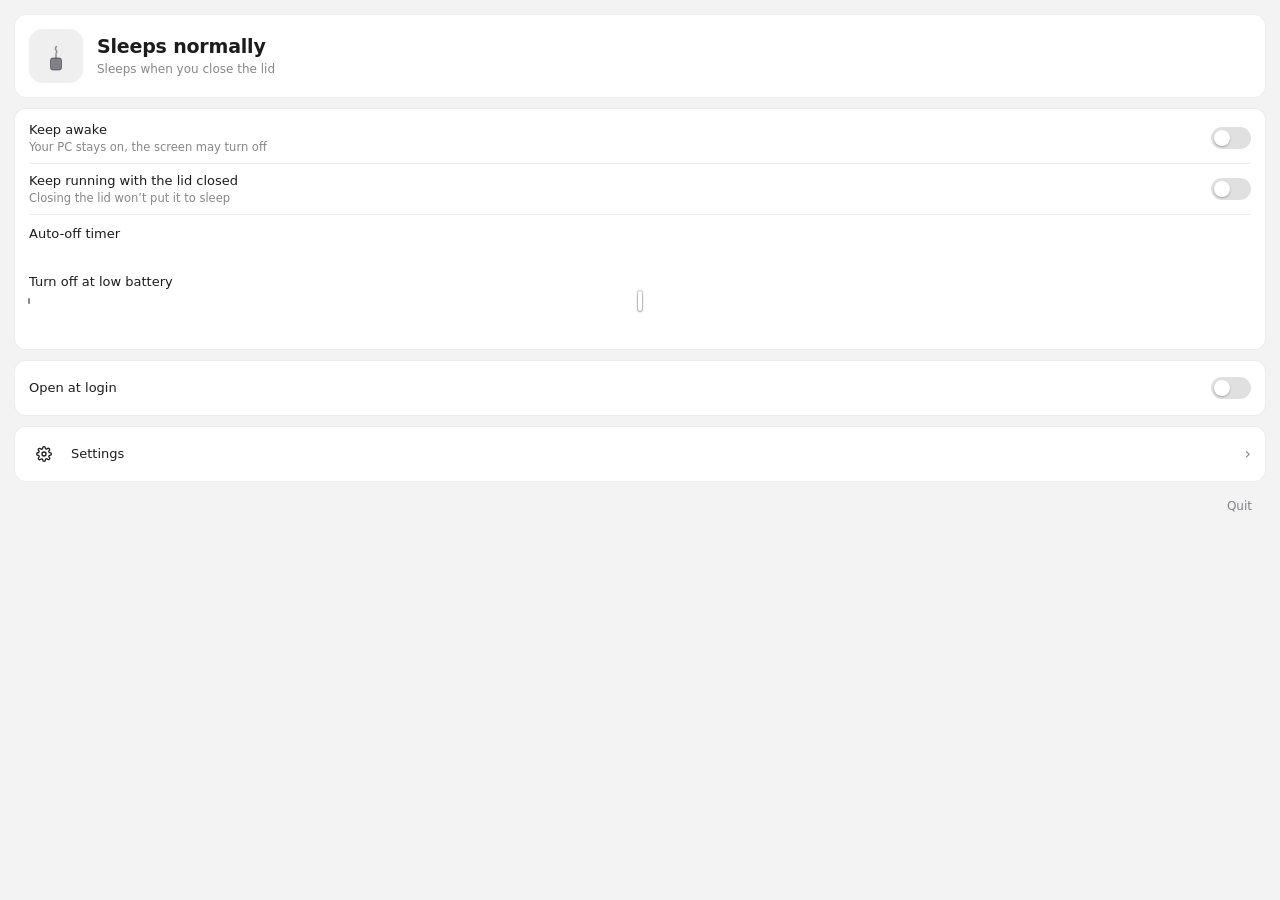
==== windows/web/panel.html @ 560adf70 "Awayke for Windows: tray candle, keep awake, lid closed mode, timers, battery cut-off, automated Win" ====
<!doctype html>
<html lang="en">
<head>
<meta charset="utf-8">
<title>Awayke</title>
<link rel="stylesheet" href="kit.css">
<style>
  :root[data-theme="light"] {
    --bg: #F3F3F3; --card: #FFFFFF; --stroke: rgba(0,0,0,.07); --text: #1C1C1E; --dim: rgba(60,60,67,.62);
    --track-off: rgba(0,0,0,.12); --warn: #C2410C;
  }
  :root[data-theme="dark"] {
    --bg: #242426; --card: rgba(255,255,255,.055); --stroke: rgba(255,255,255,.08); --text: #F2F2F4; --dim: rgba(235,235,245,.6);
    --track-off: rgba(255,255,255,.16); --warn: #FF9F6B;
  }
  body { background: var(--bg); transition: background .35s; }
  .hero { display: flex; align-items: center; gap: 14px; padding: 14px; }
  .candle {
    width: 54px; height: 54px; border-radius: 14px; flex: none; display: grid; place-items: center;
    background: color-mix(in srgb, var(--text) 7%, transparent);
    transition: background .4s;
  }
  .on .candle { background: color-mix(in srgb, var(--accent) 18%, transparent); }
  .candle svg { width: 30px; height: 30px; overflow: visible; }
  .candle .body, .candle .wick { fill: var(--dim); stroke: var(--dim); transition: fill .4s, stroke .4s; }
  .on .candle .body, .on .candle .wick { fill: var(--text); stroke: var(--text); }
  .candle .flame { fill: var(--accent); transform-origin: 15px 13px; transform: scale(0); opacity: 0;
    transition: transform .45s var(--spring), opacity .25s; }
  .on .candle .flame { transform: scale(1); opacity: 1; animation: flicker 2.6s ease-in-out infinite .5s; }
  .candle .smoke { fill: none; stroke: var(--dim); stroke-width: 1.4; stroke-linecap: round; opacity: .9; transition: opacity .3s; }
  .on .candle .smoke { opacity: 0; }
  @keyframes flicker { 0%,100% { transform: scale(1) rotate(0); } 30% { transform: scale(1.04,.97) rotate(-3deg); } 60% { transform: scale(.97,1.04) rotate(2deg); } }
  .hero h1 { margin: 0; font-size: 19px; font-weight: 600; letter-spacing: -.01em; position: relative; height: 25px; }
  .hero h1 span { position: absolute; left: 0; top: 0; white-space: nowrap; transition: opacity .3s, transform .35s var(--spring); }
  .hero h1 .t-on { opacity: 0; transform: translateY(6px); }
  .on .hero h1 .t-on { opacity: 1; transform: none; }
  .on .hero h1 .t-off { opacity: 0; transform: translateY(-6px); }
  .hero p { margin: 2px 0 0; color: var(--dim); font-size: 12px; }
  .battery-head { display: flex; align-items: baseline; gap: 6px; }
  .battery-now { position: relative; height: 16px; font-size: 11px; color: var(--dim); font-weight: 600; }
  .battery-now span { position: absolute; transform: translateX(-50%); white-space: nowrap; transition: left .4s var(--ease); }
  .battery-wrap { position: relative; }
  .battery-tick { position: absolute; top: 8px; width: 2px; height: 6px; border-radius: 1px; background: var(--dim); transform: translateX(-1px); pointer-events: none; }
  .link-row { cursor: pointer; }
  .link-row:hover .title { color: var(--accent); }
  .chev { color: var(--dim); font-size: 16px; }
  .foot { display: flex; justify-content: flex-end; padding: 0 2px; }
  .back { display: flex; align-items: center; gap: 6px; font-weight: 600; font-size: 15px; padding: 2px 2px 0; }
  .back button { font-size: 13px; color: var(--accent); font-weight: 500; }
  .section { font-size: 11.5px; font-weight: 600; color: var(--dim); margin: 4px 4px -4px; }
  .swatches { display: flex; gap: 8px; }
  .swatch { width: 22px; height: 22px; border-radius: 50%; background: var(--c); box-shadow: inset 0 0 0 1px rgba(0,0,0,.12); transition: transform .2s var(--spring); }
  .swatch.on { box-shadow: 0 0 0 2px var(--bg), 0 0 0 4px var(--c); }
  .swatch:hover { transform: scale(1.1); }
  .about { font-size: 12px; color: var(--dim); }
  .notice { font-size: 11.5px; color: var(--warn); padding: 0 4px; }
</style>
</head>
<body>
<div id="root">
  <!-- main panel -->
  <div class="view" id="main">
    <div class="card hero" id="hero">
      <div class="candle" aria-hidden="true">
        <svg viewBox="0 0 30 30">
          <rect class="body" x="9.5" y="17" width="11" height="12" rx="2.2"/>
          <line class="wick" x1="15" y1="17" x2="15" y2="13.5" stroke-width="1.4" stroke-linecap="round"/>
          <path class="flame" d="M15 1.5 C 20.5 6.5 19.5 13 15 13 C 10.5 13 9.5 6.5 15 1.5 Z M15 8.2 a1.6 2.2 0 1 0 0.01 0 Z" fill-rule="evenodd"/>
          <path class="smoke" d="M15 12 C 18 10.5 12 8.5 15.4 5.5"/>
        </svg>
      </div>
      <div class="grow">
        <h1><span class="t-off">Sleeps normally</span><span class="t-on">Awake</span></h1>
        <p id="status">Sleeps when you close the lid</p>
      </div>
    </div>
    <div class="notice" id="notice" hidden></div>
    <div class="card">
      <div class="row">
        <div class="grow"><div class="title">Keep awake</div><div class="detail" id="awakeDetail">Your PC won't go to sleep</div></div>
        <span id="swAwake"></span>
      </div>
      <div class="row">
        <div class="grow"><div class="title">Keep running with the lid closed</div><div class="detail" id="lidDetail">Closing the lid won't put it to sleep</div></div>
        <span id="swLid"></span>
      </div>
      <div class="sub">
        <div class="row" style="padding:0 0 8px;min-height:0;border:0"><div class="grow title">Auto-off timer</div><span class="detail" id="remaining"></span></div>
        <div id="timerChips"></div>
      </div>
      <div class="sub" id="batteryRow">
        <div class="battery-head"><span class="title">Turn off at low battery</span><span class="value" id="floorValue"></span></div>
        <div class="battery-wrap"><input type="range" id="floor" min="0" max="100" step="1" aria-label="Turn off at low battery"><div class="battery-tick" id="batteryTick"></div></div>
        <div class="battery-now"><span id="batteryNow"></span></div>
      </div>
    </div>
    <div class="card">
      <div class="row">
        <div class="grow title">Open at login</div>
        <span id="swLogin"></span>
      </div>
    </div>
    <div class="card">
      <div class="row link-row" id="openSettings" role="button" tabindex="0">
        <div class="icon"><svg viewBox="0 0 24 24" fill="none" stroke="currentColor" stroke-width="2" stroke-linecap="round" stroke-linejoin="round"><circle cx="12" cy="12" r="3"/><path d="M19.4 15a1.7 1.7 0 0 0 .3 1.8l.1.1a2 2 0 1 1-2.8 2.8l-.1-.1a1.7 1.7 0 0 0-1.8-.3 1.7 1.7 0 0 0-1 1.5V21a2 2 0 1 1-4 0v-.1a1.7 1.7 0 0 0-1.1-1.5 1.7 1.7 0 0 0-1.8.3l-.1.1a2 2 0 1 1-2.8-2.8l.1-.1a1.7 1.7 0 0 0 .3-1.8 1.7 1.7 0 0 0-1.5-1H3a2 2 0 1 1 0-4h.1a1.7 1.7 0 0 0 1.5-1.1 1.7 1.7 0 0 0-.3-1.8l-.1-.1a2 2 0 1 1 2.8-2.8l.1.1a1.7 1.7 0 0 0 1.8.3H9a1.7 1.7 0 0 0 1-1.5V3a2 2 0 1 1 4 0v.1a1.7 1.7 0 0 0 1 1.5 1.7 1.7 0 0 0 1.8-.3l.1-.1a2 2 0 1 1 2.8 2.8l-.1.1a1.7 1.7 0 0 0-.3 1.8V9a1.7 1.7 0 0 0 1.5 1H21a2 2 0 1 1 0 4h-.1a1.7 1.7 0 0 0-1.5 1z"/></svg></div>
        <div class="grow title">Settings</div><span class="chev">&rsaquo;</span>
      </div>
    </div>
    <div class="foot"><button class="btn plain" id="quit">Quit</button></div>
  </div>

  <!-- settings -->
  <div class="view" id="settings" hidden>
    <div class="back"><button id="backBtn">&lsaquo; Back</button><span style="margin-left:auto;margin-right:auto;transform:translateX(-24px)">Settings</span></div>
    <div class="section">General</div>
    <div class="card">
      <div class="row"><div class="grow"><div class="title">Open at login</div><div class="detail">Start Awayke when you sign in. It always starts switched off.</div></div><span id="swLogin2"></span></div>
      <div class="sub"><div class="title" style="margin-bottom:6px">Single click on the tray icon</div><div id="clickSeg"></div><div class="detail" id="clickDetail" style="margin-top:6px"></div></div>
    </div>
    <div class="section">Awake</div>
    <div class="card">
      <div class="sub"><div class="title" style="margin-bottom:6px">What stays awake</div><div id="displaySeg"></div><div class="detail" id="displayDetail" style="margin-top:6px"></div></div>
      <div class="sub">
        <div class="title">Timer buttons in the panel</div>
        <div class="detail" style="margin-bottom:8px" id="choicesDetail"></div>
        <div class="chips" id="choiceList"></div>
        <div style="margin-top:12px" id="newTimer"></div>
        <div style="display:flex;justify-content:flex-end;margin-top:6px"><button class="btn solid" id="addTimer">Add</button></div>
      </div>
      <div class="sub"><div class="title" style="margin-bottom:6px">Default auto-off timer</div><div id="defaultChips"></div><div class="detail" style="margin-top:6px">Used each time Awayke starts. You can still change it in the panel.</div></div>
    </div>
    <div class="section">Appearance</div>
    <div class="card">
      <div class="sub"><div class="title" style="margin-bottom:8px">Accent colour</div><div class="swatches" id="swatches"></div></div>
      <div class="sub"><div class="title" style="margin-bottom:6px">Tray icon when awake</div><div id="monoSeg"></div></div>
    </div>
    <div class="card"><div class="sub about" id="about"></div></div>
  </div>
</div>
<script src="kit.js"></script>
<script>
(() => {
  'use strict';
  const $ = id => document.getElementById(id);
  let S = window.__BOOT__ || {};
  let newTimerValue = 45;

  const swAwake = kit.sw(S.on, 'Keep awake', v => kit.post('toggle', { on: v }));
  const swLid = kit.sw(S.lidMode, 'Keep running with the lid closed', v => kit.post('lid', { on: v }));
  const swLogin = kit.sw(S.login, 'Open at login', v => { swLogin2.force(v); kit.post('login', { on: v }); });
  const swLogin2 = kit.sw(S.login, 'Open at login', v => { swLogin.force(v); kit.post('login', { on: v }); });
  $('swAwake').replaceWith(swAwake); $('swLid').replaceWith(swLid); $('swLogin').replaceWith(swLogin); $('swLogin2').replaceWith(swLogin2);

  const clickSeg = kit.chips([{ label: 'Open the panel', value: 'panel' }, { label: 'Switch awake', value: 'toggle' }],
    S.clickToggles ? 'toggle' : 'panel', v => kit.post('clickToggles', { on: v === 'toggle' }), true);
  $('clickSeg').append(clickSeg);
  const displaySeg = kit.chips([{ label: 'PC only', value: 'pc' }, { label: 'PC and screen', value: 'screen' }],
    S.display ? 'screen' : 'pc', v => kit.post('display', { on: v === 'screen' }), true);
  $('displaySeg').append(displaySeg);
  const monoSeg = kit.chips([{ label: 'Accent colour', value: 'accent' }, { label: 'Monochrome', value: 'mono' }],
    S.mono ? 'mono' : 'accent', v => kit.post('mono', { on: v === 'mono' }), true);
  $('monoSeg').append(monoSeg);

  $('newTimer').append(kit.chipDrum({ title: 'New timer', mode: 'duration', value: newTimerValue, min: 5, max: 1440,
    presets: [15, 45, 90, 180], onChange: v => { newTimerValue = v; } }));
  $('addTimer').onclick = () => kit.post('addTimer', { minutes: newTimerValue });

  const floor = $('floor');
  const clampFloor = () => { const v = Math.max(5, Math.min(50, +floor.value)); if (+floor.value !== v) floor.value = v; return v; };
  floor.oninput = () => paintFloor(clampFloor());
  floor.onchange = () => kit.post('floor', { percent: clampFloor() });
  function paintFloor(v) {
    $('floorValue').textContent = v + '%';
    floor.style.setProperty('--fill', v + '%');
  }

  $('openSettings').onclick = () => show('settings');
  $('openSettings').onkeydown = e => { if (e.key === 'Enter' || e.key === ' ') show('settings'); };
  $('backBtn').onclick = () => show('main');
  $('quit').onclick = () => kit.post('quit');
  function show(name) {
    ['main', 'settings'].forEach(v => { const n = $(v); n.hidden = v !== name; n.classList.toggle('slide', v === name); });
  }
  window.onPanelClosed = () => show('main');

  // Timer chips are rebuilt only when the list of choices changes (so a click animates normally).
  let chipKey = '', timerChips = null, defaultKey = '', defaultChips = null;
  function choiceOptions() { return [{ label: 'Off', value: 0 }, ...S.choices.map(m => ({ label: kit.duration(m), value: m }))]; }

  function render() {
    kit.setDark(S.dark);
    document.documentElement.style.setProperty('--accent', S.accentColor);
    $('root').classList.toggle('on', !!S.on);
    $('main').classList.toggle('on', !!S.on);
    swAwake.follow(S.on); swLid.follow(S.lidMode); swLogin.follow(S.login); swLogin2.follow(S.login);
    clickSeg.select(S.clickToggles ? 'toggle' : 'panel');
    $('clickDetail').textContent = S.clickToggles ? 'Click switches awake on or off. Right-click for the menu.' : 'Click opens this panel. Right-click for the menu.';
    displaySeg.select(S.display ? 'screen' : 'pc');
    $('displayDetail').textContent = S.display ? 'The screen stays on too while Awayke is on.' : 'Only the PC stays awake. The screen can still turn off to save power.';
    monoSeg.select(S.mono ? 'mono' : 'accent');
    $('lidDetail').textContent = S.lidError || 'Closing the lid won’t put it to sleep';
    $('lidDetail').classList.toggle('warn', !!S.lidError);
    $('awakeDetail').textContent = S.display ? 'Your PC and screen stay on' : 'Your PC stays on, the screen may turn off';
    const n = $('notice'); n.hidden = !S.notice; n.textContent = S.notice || '';

    const key = S.choices.join(',');
    if (key !== chipKey) {
      chipKey = key;
      timerChips = kit.chips(choiceOptions(), S.timer, v => kit.post('timer', { minutes: v }), true);
      $('timerChips').replaceChildren(timerChips);
      const list = $('choiceList'); list.replaceChildren();
      S.choices.forEach(m => {
        const c = kit.el('button', 'chip');
        c.append(kit.duration(m), Object.assign(kit.el('span', 'x', '×'), {}));
        c.setAttribute('aria-label', 'Remove ' + kit.duration(m));
        c.onclick = () => kit.post('removeTimer', { minutes: m });
        list.append(c);
      });
      if (!S.choices.length) list.append(kit.el('span', 'detail', 'Only Off for now'));
    }
    timerChips.select(S.timer);
    $('choicesDetail').textContent = `Off is always there. Add up to ${S.maxChoices} of your own, from 5 minutes to 24 hours.`;
    $('addTimer').disabled = S.choices.length >= S.maxChoices;
    $('addTimer').style.opacity = S.choices.length >= S.maxChoices ? .4 : 1;
    const dkey = key;
    if (dkey !== defaultKey) {
      defaultKey = dkey;
      defaultChips = kit.chips(choiceOptions(), S.defaultTimer, v => kit.post('defaultTimer', { minutes: v }));
      $('defaultChips').replaceChildren(defaultChips);
    }
    defaultChips.select(S.defaultTimer);

    const sw = $('swatches');
    if (!sw.childElementCount) Object.keys(S.accents).forEach(name => {
      const b = kit.el('button', 'swatch'); b.dataset.name = name; b.title = name; b.setAttribute('aria-label', name + ' accent');
      b.onclick = () => kit.post('accent', { name });
      sw.append(b);
    });
    sw.querySelectorAll('.swatch').forEach(b => { b.style.setProperty('--c', S.accents[b.dataset.name]); b.classList.toggle('on', b.dataset.name === S.accent); });

    const bat = S.battery;
    $('batteryRow').hidden = !bat.present;
    if (document.activeElement !== floor) { floor.value = S.floor; paintFloor(S.floor); }
    const pos = Math.max(0, Math.min(100, bat.percent));
    $('batteryTick').style.left = pos + '%';
    $('batteryNow').style.left = pos + '%';
    $('batteryNow').style.transform = `translateX(-${pos}%)`;
    $('batteryNow').textContent = bat.percent + '% now' + (bat.onBattery ? '' : ', charging');
    $('about').innerHTML = '';
    $('about').append(kit.el('div', 'title', 'Awayke ' + S.version + ' for Windows'),
      kit.el('div', null, 'Keeps your PC running, even with the lid closed. Normal sleep comes back when you switch it off, quit, restart, or if the app ever crashes.'));
    tickText();
  }

  function tickText() {
    let status;
    if (!S.on) status = S.lidMode ? 'Sleeps when you close the lid' : 'Sleeps as usual';
    else {
      const mins = Math.floor((Date.now() - (S.since || Date.now())) / 60000);
      const h = Math.floor(mins / 60), m = mins % 60;
      status = mins < 1 ? 'Awake for under a minute' : (h > 0 ? `Awake for ${h}h ${m}m` : `Awake for ${m} min`);
    }
    $('status').textContent = status;
    if (S.on && S.offAt) {
      const left = Math.max(0, Math.ceil((S.offAt - Date.now()) / 60000));
      $('remaining').textContent = 'Auto-off in ' + kit.duration(Math.max(1, left));
    } else $('remaining').textContent = '';
  }
  setInterval(tickText, 15000);

  window.app = { update(state) { S = state; render(); } };
  render();
})();
</script>
</body>
</html>
---- windows/web/kit.css ----
/* kit.css: the shared panel look for the Windows versions of Nox and Awayke (identical copy in both).
   Cards, smooth switches, chips and the drum picker, matching the Mac Settings panels. */
:root {
  --font: "Segoe UI Variable Text", "Segoe UI", system-ui, sans-serif;
  --radius: 12px;
  --spring: cubic-bezier(.3, 1.45, .5, 1);
  --ease: cubic-bezier(.2, .8, .2, 1);
  color-scheme: light dark;
}
* { box-sizing: border-box; -webkit-tap-highlight-color: transparent; }
html, body { margin: 0; padding: 0; background: transparent; }
html { overflow-x: hidden; overflow-y: auto; scrollbar-width: thin; scrollbar-color: color-mix(in srgb, var(--text) 28%, transparent) transparent; }   /* scrolls only if the screen is too short */
body {
  font: 13px/1.35 var(--font);
  color: var(--text);
  user-select: none;
  -webkit-font-smoothing: antialiased;
}
button { font: inherit; color: inherit; border: 0; background: none; padding: 0; cursor: pointer; }
button:focus, button:focus-visible, input:focus { outline: none; }
#root { padding: 14px; display: flex; flex-direction: column; gap: 10px; }

/* ---------- cards and rows ---------- */
.card {
  background: var(--card);
  border: 1px solid var(--stroke);
  border-radius: var(--radius);
  padding: 4px 14px;
  transition: background .35s var(--ease), border-color .35s var(--ease);
}
.row { display: flex; align-items: center; gap: 12px; min-height: 46px; padding: 8px 0; }
.row + .row, .row + .sub, .sub + .row { border-top: 1px solid var(--stroke); }
.row .grow { flex: 1; min-width: 0; }
.title { font-size: 13px; font-weight: 500; }
.detail { font-size: 11.5px; color: var(--dim); margin-top: 1px; transition: color .3s; }
.detail.warn { color: var(--warn); }
.icon {
  width: 30px; height: 30px; border-radius: 8px; flex: none;
  display: grid; place-items: center;
  background: color-mix(in srgb, var(--accent) 14%, transparent);
  color: var(--accent);
}
.icon svg { width: 16px; height: 16px; }
.sub { padding: 10px 0 12px; }
.hint { font-size: 11px; color: var(--dim); text-align: center; padding: 0 8px; }
.value { color: var(--accent); font-weight: 600; font-variant-numeric: tabular-nums; }

/* ---------- smooth switch: flips on tap, one spring, never snaps back ---------- */
.switch {
  position: relative; flex: none; width: 40px; height: 22px; border-radius: 11px;
  background: var(--track-off);
  transition: background .22s var(--ease);
}
.switch::after {
  content: ""; position: absolute; top: 3px; left: 3px; width: 16px; height: 16px; border-radius: 50%;
  background: #fff; box-shadow: 0 1px 2px rgba(0,0,0,.28);
  transition: transform .28s var(--spring), width .18s var(--ease);
}
.switch[aria-checked="true"] { background: var(--accent); }
.switch[aria-checked="true"]::after { transform: translateX(18px); }
.switch:active::after { width: 19px; }
.switch[aria-checked="true"]:active::after { transform: translateX(15px); }

/* ---------- chips ---------- */
.chips { display: flex; flex-wrap: wrap; gap: 6px; }
.chips.seg { flex-wrap: nowrap; background: var(--track-off); border-radius: 9px; padding: 3px; gap: 2px; }
.chip {
  height: 26px; padding: 0 11px; border-radius: 8px; font-size: 12px; font-weight: 500;
  background: color-mix(in srgb, var(--text) 7%, transparent);
  font-variant-numeric: tabular-nums;
  transition: background .2s var(--ease), color .2s var(--ease), transform .12s var(--ease);
}
.seg .chip { flex: 1; background: transparent; padding: 0 6px; }
.chip:hover { background: color-mix(in srgb, var(--text) 12%, transparent); }
.chip:active { transform: scale(.96); }
.chip.on { background: var(--accent); color: #fff; }
.chip .x { margin-left: 6px; opacity: .55; font-weight: 400; }

/* ---------- buttons ---------- */
.btn {
  height: 28px; padding: 0 12px; border-radius: 8px; font-size: 12px; font-weight: 500; flex: none;
  background: color-mix(in srgb, var(--accent) 16%, transparent); color: var(--accent);
  transition: background .2s, transform .12s var(--ease);
}
.btn:hover { background: color-mix(in srgb, var(--accent) 24%, transparent); }
.btn:active { transform: scale(.97); }
.btn.solid { background: var(--accent); color: #fff; }
.btn.plain { background: transparent; color: var(--dim); }
.btn.plain:hover { color: var(--text); background: color-mix(in srgb, var(--text) 8%, transparent); }

/* ---------- drum picker ---------- */
.picker { display: flex; align-items: center; gap: 14px; }
.picker .left { flex: 1; display: flex; flex-direction: column; gap: 8px; min-width: 0; }
.picker .label { font-size: 12px; color: var(--dim); }
.picker .chips { display: grid; grid-template-columns: 1fr 1fr; gap: 6px; }
.drum { position: relative; display: flex; align-items: center; gap: 2px; height: 130px; flex: none; perspective: 400px; }
.drum::before {
  content: ""; position: absolute; left: -4px; right: -4px; top: 52px; height: 26px; border-radius: 7px;
  background: color-mix(in srgb, var(--accent) 16%, transparent); pointer-events: none;
}
.drum .col {
  position: relative; width: 44px; height: 130px; overflow-y: scroll; scroll-snap-type: y mandatory;
  scrollbar-width: none; padding: 52px 0;
  -webkit-mask-image: linear-gradient(transparent, #000 30%, #000 70%, transparent);
          mask-image: linear-gradient(transparent, #000 30%, #000 70%, transparent);
}
.drum .col::-webkit-scrollbar { display: none; }
.drum .item {
  height: 26px; line-height: 26px; text-align: center; scroll-snap-align: center;
  font-size: 14px; font-variant-numeric: tabular-nums; cursor: pointer; transform-origin: center;
}
.drum .sep { font-weight: 600; color: var(--dim); }

/* ---------- range ---------- */
input[type=range] { -webkit-appearance: none; appearance: none; width: 100%; height: 22px; background: transparent; margin: 0; }
input[type=range]::-webkit-slider-runnable-track {
  height: 8px; border-radius: 4px;
  background: linear-gradient(90deg, var(--accent) 0 var(--fill, 0%), var(--track-off) var(--fill, 0%) 100%);
}
input[type=range]::-webkit-slider-thumb {
  -webkit-appearance: none; width: 4px; height: 20px; margin-top: -6px; border-radius: 2px; background: #fff;
  box-shadow: 0 0 0 1px rgba(0,0,0,.18), 0 1px 3px rgba(0,0,0,.3);
}

/* ---------- open, close and view changes ---------- */
#root.in > * { animation: kit-in .42s var(--spring) both; animation-delay: calc(var(--i, 0) * 28ms); }
@keyframes kit-in { from { opacity: 0; transform: translateY(8px) scale(.985); } }
.view { display: flex; flex-direction: column; gap: 10px; }
.view[hidden] { display: none; }
.view.slide { animation: kit-slide .34s var(--spring) both; }
@keyframes kit-slide { from { opacity: 0; transform: translateX(14px); } }
.reveal { display: grid; grid-template-rows: 0fr; transition: grid-template-rows .3s var(--ease), opacity .25s; opacity: 0; }
.reveal.open { grid-template-rows: 1fr; opacity: 1; }
.reveal > div { overflow: hidden; }
.fade-swap { transition: opacity .25s var(--ease); }

@media (prefers-reduced-motion: reduce) {
  *, *::before, *::after { animation: none !important; transition-duration: 0s !important; }
}
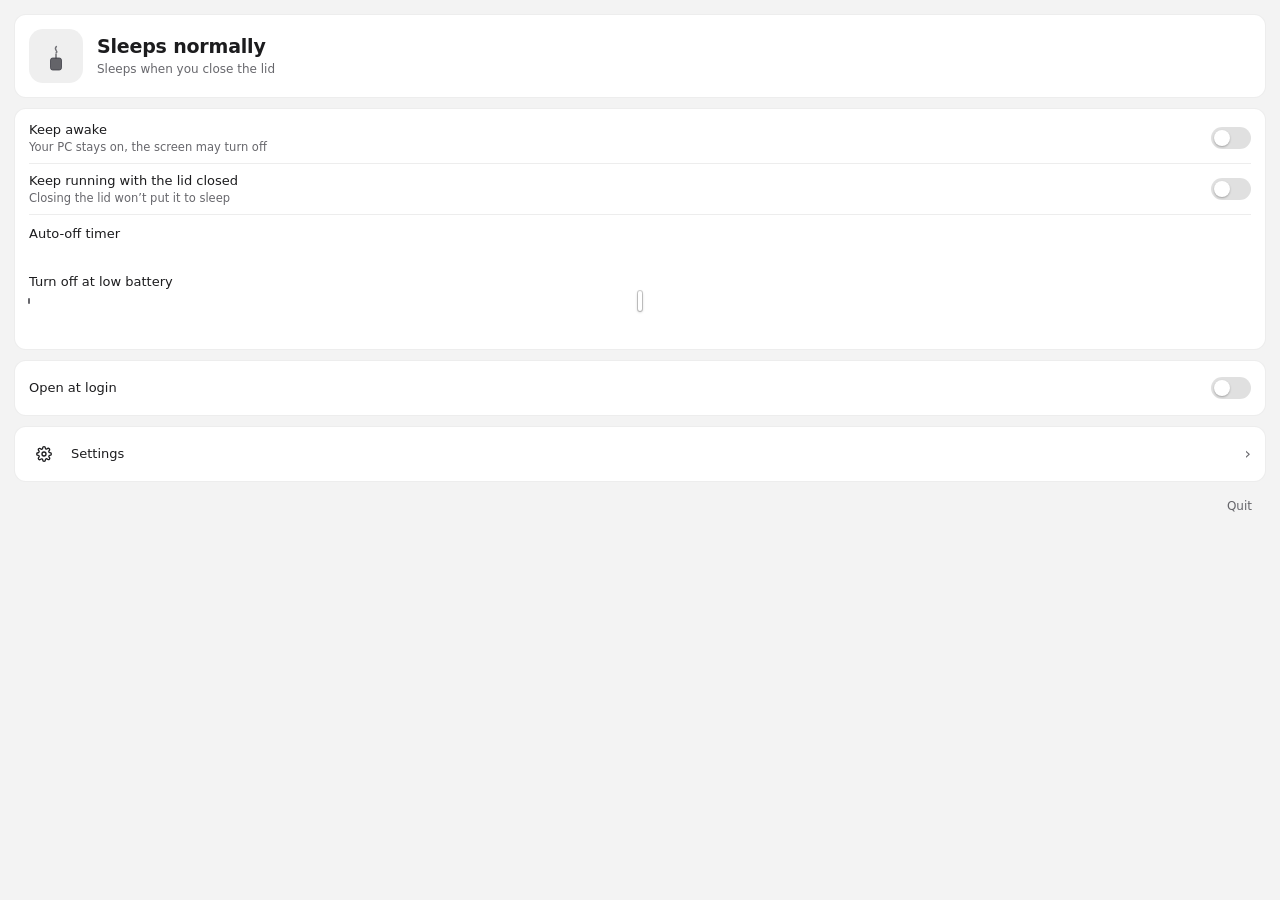
==== commit e5bf6201: "fix: legible small text" ====
--- a/windows/web/panel.html
+++ b/windows/web/panel.html
@@ -6,7 +6,7 @@
 <link rel="stylesheet" href="kit.css">
 <style>
   :root[data-theme="light"] {
-    --bg: #F3F3F3; --card: #FFFFFF; --stroke: rgba(0,0,0,.07); --text: #1C1C1E; --dim: rgba(60,60,67,.62);
+    --bg: #F3F3F3; --card: #FFFFFF; --stroke: rgba(0,0,0,.07); --text: #1C1C1E; --dim: rgba(60,60,67,.78);
     --track-off: rgba(0,0,0,.12); --warn: #C2410C;
   }
   :root[data-theme="dark"] {
--- a/windows/web/kit.css
+++ b/windows/web/kit.css
@@ -137,3 +137,42 @@
 @media (prefers-reduced-motion: reduce) {
   *, *::before, *::after { animation: none !important; transition-duration: 0s !important; }
 }
+
+/* ---------- first-run welcome (kit.intro) ---------- */
+#root.intro-on > :not(.intro) { display: none; }
+.intro { display: flex; flex-direction: column; gap: 14px; padding: 6px 2px 0; }
+.intro.leaving { animation: intro-leave .22s var(--ease) both; }
+.intro-stage { display: grid; overflow: hidden; min-height: 330px; align-items: start; }
+.intro-page { grid-area: 1 / 1; display: flex; flex-direction: column; align-items: center; gap: 10px; text-align: center; }
+.intro-page > * { animation: intro-rise .6s cubic-bezier(.22, 1.12, .36, 1) both; animation-delay: calc(60ms + var(--i, 0) * 65ms); }
+.intro-page.in-next { animation: intro-in-next .5s cubic-bezier(.22, 1.08, .36, 1) both; }
+.intro-page.in-prev { animation: intro-in-prev .5s cubic-bezier(.22, 1.08, .36, 1) both; }
+.intro-page.out-next { animation: intro-out-next .32s var(--ease) both; }
+.intro-page.out-prev { animation: intro-out-prev .32s var(--ease) both; }
+.intro-page.out-next > *, .intro-page.out-prev > * { animation: none; }
+.intro-art { width: 64px; height: 64px; border-radius: 18px; display: grid; place-items: center; margin-top: 6px;
+  background: linear-gradient(140deg, var(--accent), var(--accent-deep, var(--accent))); color: #fff;
+  box-shadow: 0 10px 24px color-mix(in srgb, var(--accent) 35%, transparent); }
+.intro-art svg { width: 32px; height: 32px; }
+.intro-art.app { width: 78px; height: 78px; border-radius: 20px; animation-name: intro-pop; }
+.intro-page h2 { margin: 4px 0 0; font-size: 19px; font-weight: 650; letter-spacing: -.01em; }
+.intro-text { margin: 0 6px; font-size: 12.5px; color: var(--dim); line-height: 1.45; }
+.intro-item { display: flex; align-items: center; gap: 12px; width: 100%; padding: 10px 12px; text-align: left; }
+.intro-foot { display: flex; align-items: center; gap: 10px; }
+.intro-dots { flex: 1; display: flex; justify-content: center; gap: 6px; }
+.intro-dots i { width: 6px; height: 6px; border-radius: 3px; background: color-mix(in srgb, var(--text) 18%, transparent);
+  transition: width .4s var(--spring), background .3s var(--ease); }
+.intro-dots i.on { width: 18px; background: var(--accent); }
+.intro-next { min-width: 96px; height: 32px; border-radius: 16px; font-weight: 600; }
+@keyframes intro-rise { from { opacity: 0; transform: translateY(14px); filter: blur(4px); } }
+@keyframes intro-pop { 0% { opacity: 0; transform: scale(.6); } 60% { opacity: 1; transform: scale(1.06); } 100% { transform: none; } }
+@keyframes intro-in-next { from { opacity: 0; transform: translateX(40px); } }
+@keyframes intro-in-prev { from { opacity: 0; transform: translateX(-40px); } }
+@keyframes intro-out-next { to { opacity: 0; transform: translateX(-40px); } }
+@keyframes intro-out-prev { to { opacity: 0; transform: translateX(40px); } }
+@keyframes intro-leave { to { opacity: 0; transform: translateY(-6px) scale(.98); } }
+@media (prefers-reduced-motion: reduce) {
+  .intro-page > *, .intro-page.in-next, .intro-page.in-prev, .intro-art.app { animation: intro-fade .2s ease both; animation-delay: 0s; }
+  .intro-dots i { transition: none; }
+}
+@keyframes intro-fade { from { opacity: 0; } }
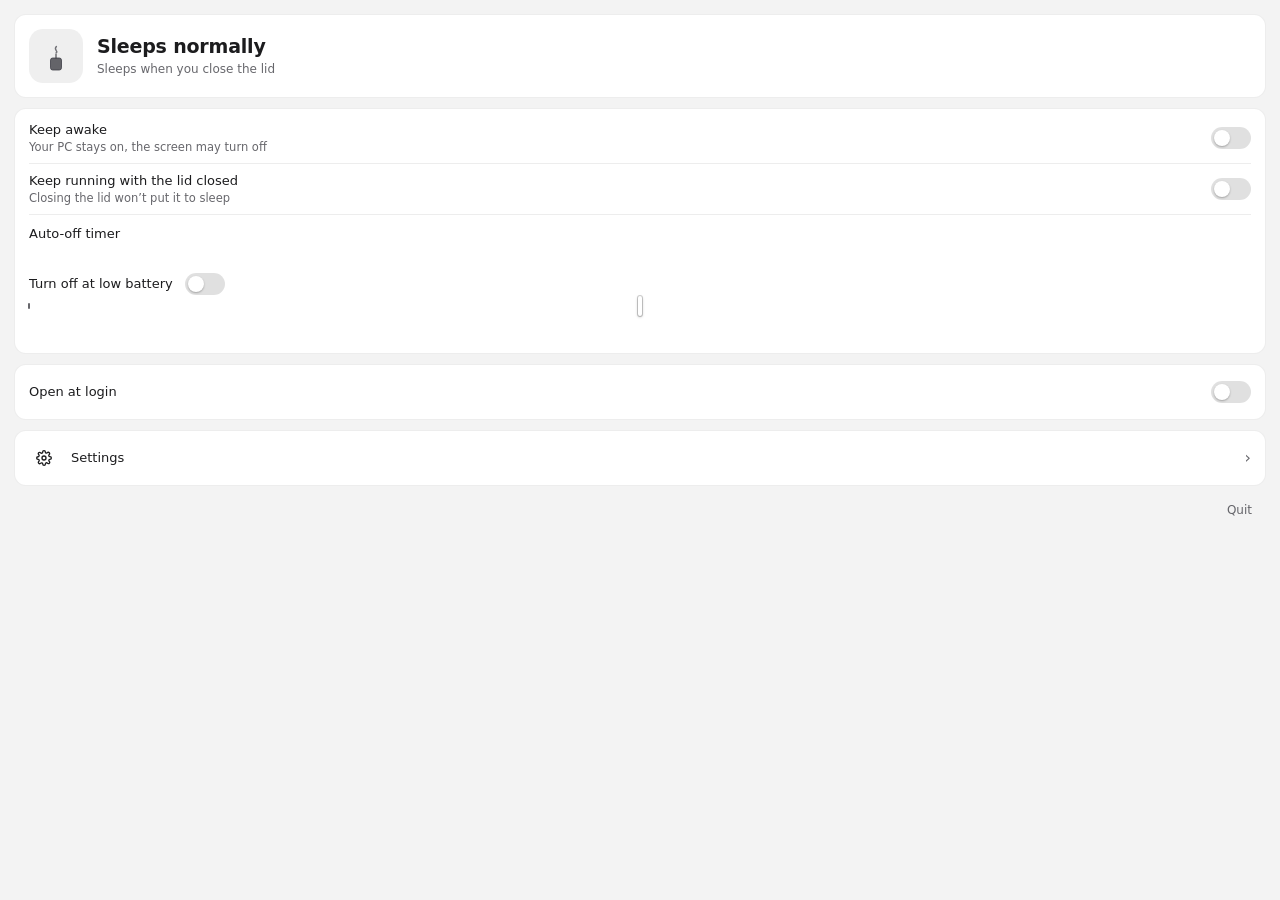
==== commit 05c5d0d0: "feat: Awayke 1.5.0: add time, 30-day timers, lid-closed actions, update check; battery cutoff off by" ====
--- a/windows/web/panel.html
+++ b/windows/web/panel.html
@@ -85,13 +85,15 @@
         <span id="swLid"></span>
       </div>
       <div class="sub">
-        <div class="row" style="padding:0 0 8px;min-height:0;border:0"><div class="grow title">Auto-off timer</div><span class="detail" id="remaining"></span></div>
+        <div class="row" style="padding:0 0 8px;min-height:0;border:0"><div class="grow title">Auto-off timer</div><span class="detail" id="remaining"></span><button class="btn plain" id="addTime" hidden></button></div>
         <div id="timerChips"></div>
       </div>
       <div class="sub" id="batteryRow">
-        <div class="battery-head"><span class="title">Turn off at low battery</span><span class="value" id="floorValue"></span></div>
+        <div class="battery-head" style="align-items:center"><span class="title">Turn off at low battery</span><span class="value" id="floorValue"></span><span style="margin-left:auto" id="swCutoff"></span></div>
+        <div id="cutoffBody">
         <div class="battery-wrap"><input type="range" id="floor" min="0" max="100" step="1" aria-label="Turn off at low battery"><div class="battery-tick" id="batteryTick"></div></div>
         <div class="battery-now"><span id="batteryNow"></span></div>
+        </div>
       </div>
     </div>
     <div class="card">
@@ -128,13 +130,21 @@
         <div style="display:flex;justify-content:flex-end;margin-top:6px"><button class="btn solid" id="addTimer">Add</button></div>
       </div>
       <div class="sub"><div class="title" style="margin-bottom:6px">Default auto-off timer</div><div id="defaultChips"></div><div class="detail" style="margin-top:6px">Used each time Awayke starts. You can still change it in the panel.</div></div>
+      <div class="row"><div class="grow"><div class="title">Warn 5 minutes before the timer ends</div><div class="detail">A notice gives you time to add more. Hover the tray icon to see the time left.</div></div><span id="swWarn"></span></div>
+    </div>
+    <div class="section">Battery</div>
+    <div class="card">
+      <div class="row"><div class="grow"><div class="title">Turn off at low battery</div><div class="detail" id="cutoffDetail"></div></div><span id="swCutoff2"></span></div>
     </div>
     <div class="section">Appearance</div>
     <div class="card">
       <div class="sub"><div class="title" style="margin-bottom:8px">Accent colour</div><div class="swatches" id="swatches"></div></div>
       <div class="sub"><div class="title" style="margin-bottom:6px">Tray icon when awake</div><div id="monoSeg"></div></div>
     </div>
-    <div class="card"><div class="sub about" id="about"></div></div>
+    <div class="card"><div class="sub about" id="about"></div>
+      <div class="sub"><div style="display:flex;gap:8px;flex-wrap:wrap"><button class="btn solid" id="checkUpdates">Check for updates</button><button class="btn plain" id="openReleases" hidden>Open download page</button></div>
+      <div class="detail" id="updateStatus" style="margin-top:6px"></div><div class="detail" style="margin-top:4px">Checking asks GitHub once and installs nothing.</div></div>
+    </div>
   </div>
 </div>
 <script src="kit.js"></script>
@@ -149,6 +159,13 @@
   const swLid = kit.sw(S.lidMode, 'Keep running with the lid closed', v => kit.post('lid', { on: v }));
   const swLogin = kit.sw(S.login, 'Open at login', v => { swLogin2.force(v); kit.post('login', { on: v }); });
   const swLogin2 = kit.sw(S.login, 'Open at login', v => { swLogin.force(v); kit.post('login', { on: v }); });
+  const swCutoff = kit.sw(S.batteryCutoff, 'Turn off at low battery', v => { swCutoff2.force(v); kit.post('batteryCutoff', { on: v }); });
+  const swCutoff2 = kit.sw(S.batteryCutoff, 'Turn off at low battery', v => { swCutoff.force(v); kit.post('batteryCutoff', { on: v }); });
+  const swWarn = kit.sw(S.warn, 'Warn 5 minutes before the timer ends', v => kit.post('warn', { on: v }));
+  $('swCutoff').replaceWith(swCutoff); $('swCutoff2').replaceWith(swCutoff2); $('swWarn').replaceWith(swWarn);
+  $('addTime').onclick = () => kit.post('addTime');
+  $('checkUpdates').onclick = () => kit.post('checkUpdates');
+  $('openReleases').onclick = () => kit.post('openReleases');
   $('swAwake').replaceWith(swAwake); $('swLid').replaceWith(swLid); $('swLogin').replaceWith(swLogin); $('swLogin2').replaceWith(swLogin2);
 
   const clickSeg = kit.chips([{ label: 'Open the panel', value: 'panel' }, { label: 'Switch awake', value: 'toggle' }],
@@ -161,8 +178,8 @@
     S.mono ? 'mono' : 'accent', v => kit.post('mono', { on: v === 'mono' }), true);
   $('monoSeg').append(monoSeg);
 
-  $('newTimer').append(kit.chipDrum({ title: 'New timer', mode: 'duration', value: newTimerValue, min: 5, max: 1440,
-    presets: [15, 45, 90, 180], onChange: v => { newTimerValue = v; } }));
+  $('newTimer').append(kit.chipDrum({ title: 'New timer', mode: 'duration', value: newTimerValue, min: 5, max: S.maxMinutes || 43200,
+    presets: [30, 120, 480, 1440], onChange: v => { newTimerValue = v; } }));
   $('addTimer').onclick = () => kit.post('addTimer', { minutes: newTimerValue });
 
   const floor = $('floor');
@@ -219,7 +236,7 @@
       if (!S.choices.length) list.append(kit.el('span', 'detail', 'Only Off for now'));
     }
     timerChips.select(S.timer);
-    $('choicesDetail').textContent = `Off is always there. Add up to ${S.maxChoices} of your own, from 5 minutes to 24 hours.`;
+    $('choicesDetail').textContent = `Off is always there. Add up to ${S.maxChoices} of your own, from 5 minutes to 30 days.`;
     $('addTimer').disabled = S.choices.length >= S.maxChoices;
     $('addTimer').style.opacity = S.choices.length >= S.maxChoices ? .4 : 1;
     const dkey = key;
@@ -240,6 +257,16 @@
 
     const bat = S.battery;
     $('batteryRow').hidden = !bat.present;
+    swCutoff.follow(S.batteryCutoff); swCutoff2.follow(S.batteryCutoff); swWarn.follow(S.warn);
+    $('cutoffBody').hidden = !S.batteryCutoff;
+    $('floorValue').hidden = !S.batteryCutoff;
+    $('cutoffDetail').textContent = S.batteryCutoff
+      ? `On battery, Awayke switches off at ${S.floor}% so your PC can sleep instead of running flat.`
+      : 'Off: Awayke keeps your PC awake until you switch it off or the timer ends, even on a low battery.';
+    $('checkUpdates').textContent = S.checkingUpdates ? 'Checking…' : 'Check for updates';
+    $('checkUpdates').disabled = !!S.checkingUpdates;
+    $('openReleases').hidden = !S.updateAvailable;
+    $('updateStatus').textContent = S.updateStatus || '';
     if (document.activeElement !== floor) { floor.value = S.floor; paintFloor(S.floor); }
     const pos = Math.max(0, Math.min(100, bat.percent));
     $('batteryTick').style.left = pos + '%';
@@ -264,7 +291,9 @@
     if (S.on && S.offAt) {
       const left = Math.max(0, Math.ceil((S.offAt - Date.now()) / 60000));
       $('remaining').textContent = 'Auto-off in ' + kit.duration(Math.max(1, left));
-    } else $('remaining').textContent = '';
+      $('addTime').hidden = false;
+      $('addTime').textContent = 'Add ' + (S.addMinutes || 30) + ' min';
+    } else { $('remaining').textContent = ''; $('addTime').hidden = true; }
   }
   setInterval(tickText, 15000);
 
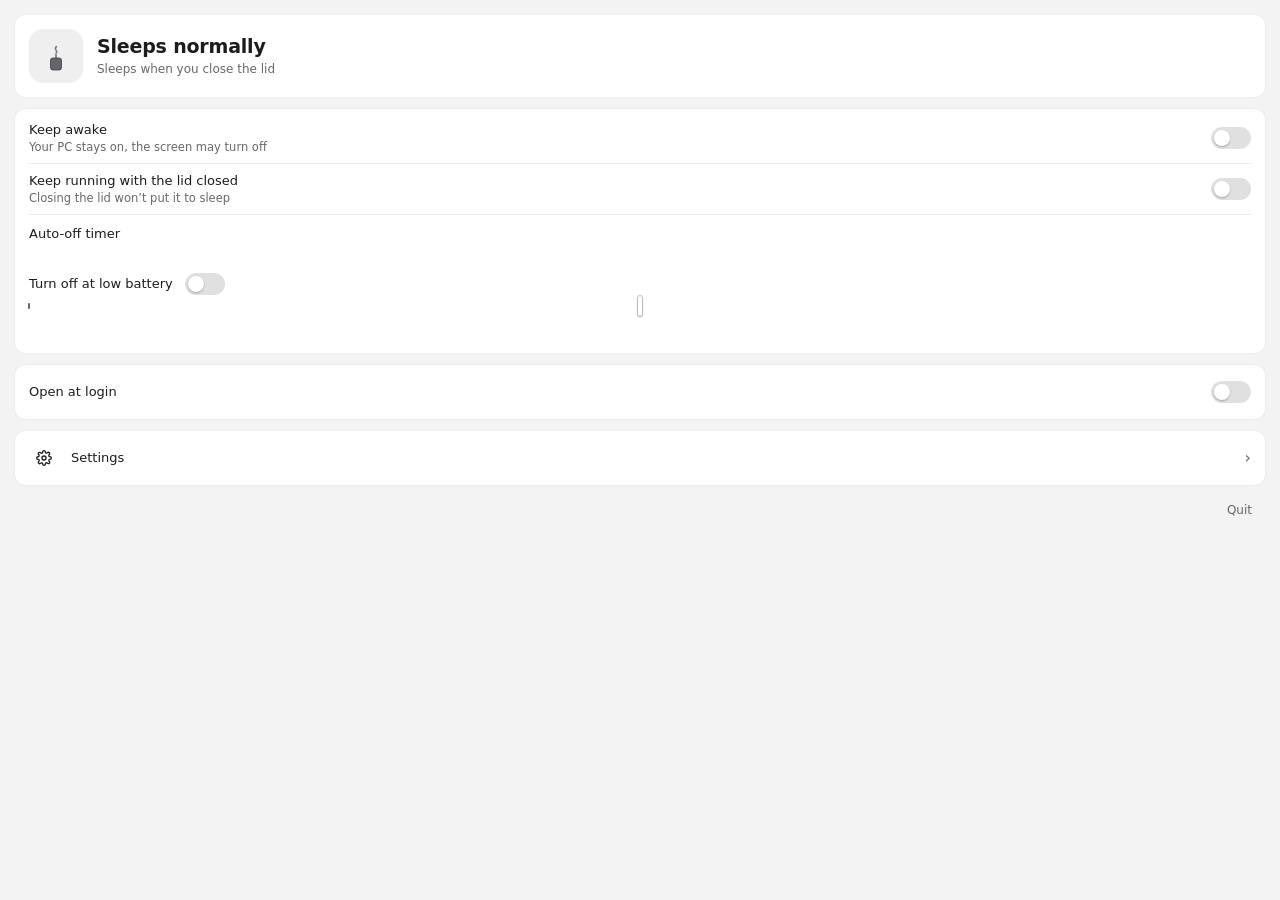
==== commit 8e57e8df: "feat: in-app Update now (Mac, Windows), stable Awayke-mac.zip / Awayke-windows.zip release names; 1." ====
--- a/windows/web/panel.html
+++ b/windows/web/panel.html
@@ -142,8 +142,8 @@
       <div class="sub"><div class="title" style="margin-bottom:6px">Tray icon when awake</div><div id="monoSeg"></div></div>
     </div>
     <div class="card"><div class="sub about" id="about"></div>
-      <div class="sub"><div style="display:flex;gap:8px;flex-wrap:wrap"><button class="btn solid" id="checkUpdates">Check for updates</button><button class="btn plain" id="openReleases" hidden>Open download page</button></div>
-      <div class="detail" id="updateStatus" style="margin-top:6px"></div><div class="detail" style="margin-top:4px">Checking asks GitHub once and installs nothing.</div></div>
+      <div class="sub"><div style="display:flex;gap:8px;flex-wrap:wrap"><button class="btn solid" id="checkUpdates">Check for updates</button><button class="btn solid" id="installUpdate" hidden>Update now</button><button class="btn plain" id="openReleases" hidden>Open download page</button></div>
+      <div class="detail" id="updateStatus" style="margin-top:6px"></div><div class="detail" style="margin-top:4px">Checking asks GitHub once and installs nothing. Update now downloads, checks and installs the new version.</div></div>
     </div>
   </div>
 </div>
@@ -166,6 +166,7 @@
   $('addTime').onclick = () => kit.post('addTime');
   $('checkUpdates').onclick = () => kit.post('checkUpdates');
   $('openReleases').onclick = () => kit.post('openReleases');
+  $('installUpdate').onclick = () => kit.post('installUpdate');
   $('swAwake').replaceWith(swAwake); $('swLid').replaceWith(swLid); $('swLogin').replaceWith(swLogin); $('swLogin2').replaceWith(swLogin2);
 
   const clickSeg = kit.chips([{ label: 'Open the panel', value: 'panel' }, { label: 'Switch awake', value: 'toggle' }],
@@ -264,7 +265,10 @@
       ? `On battery, Awayke switches off at ${S.floor}% so your PC can sleep instead of running flat.`
       : 'Off: Awayke keeps your PC awake until you switch it off or the timer ends, even on a low battery.';
     $('checkUpdates').textContent = S.checkingUpdates ? 'Checking…' : 'Check for updates';
-    $('checkUpdates').disabled = !!S.checkingUpdates;
+    $('checkUpdates').disabled = !!S.checkingUpdates || !!S.installingUpdate;
+    $('installUpdate').hidden = !(S.updateAvailable && S.canInstallUpdate);
+    $('installUpdate').disabled = !!S.installingUpdate;
+    $('installUpdate').textContent = S.installingUpdate ? 'Updating ' + Math.round(S.updateProgress) + '%' : 'Update now';
     $('openReleases').hidden = !S.updateAvailable;
     $('updateStatus').textContent = S.updateStatus || '';
     if (document.activeElement !== floor) { floor.value = S.floor; paintFloor(S.floor); }
